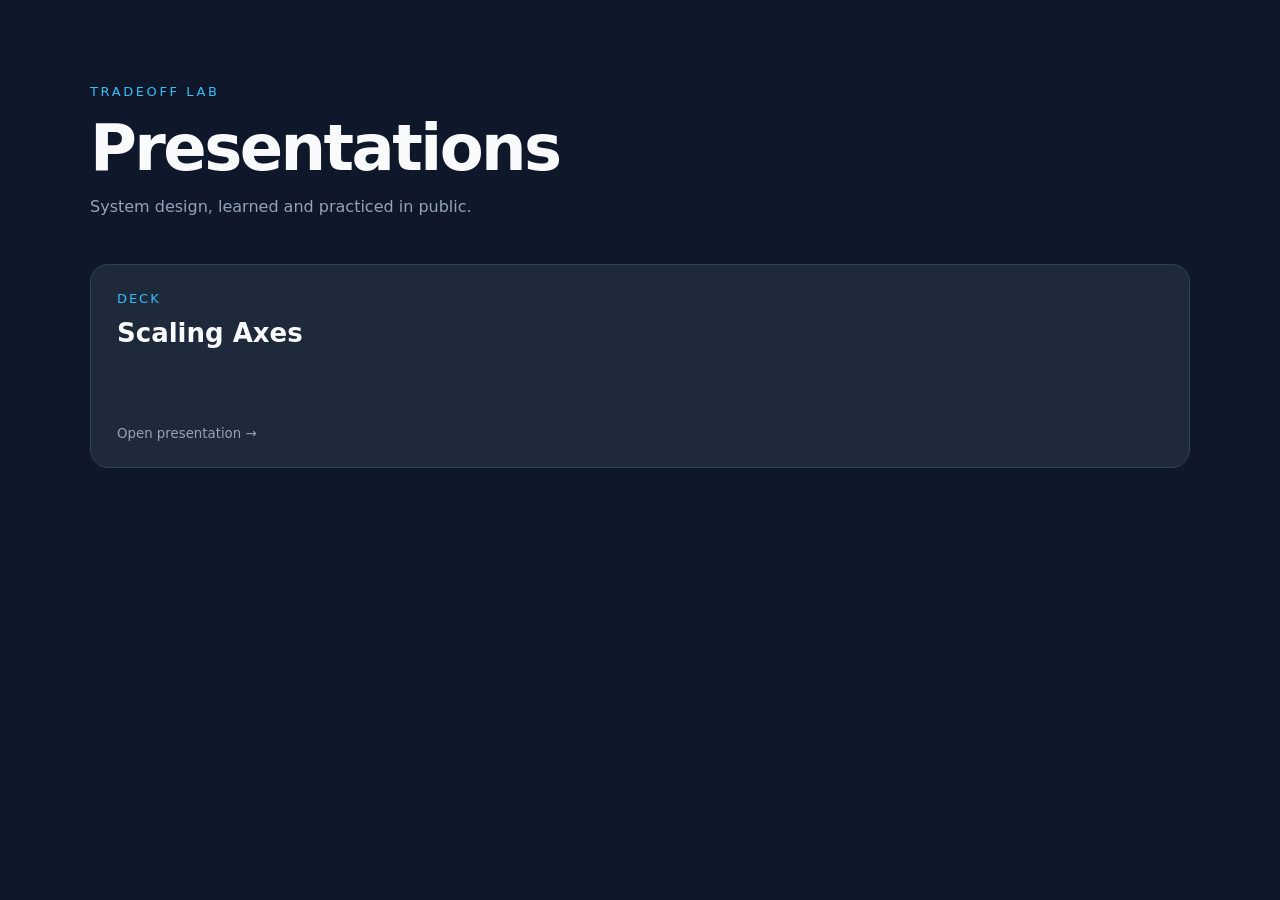
==== slides/index.html @ a7bcb0f9 "Publish Scaling Axes on Tradeoff Lab Pages Co-authored-by: Copilot <223556219+Copilot@users.noreply." ====
<!doctype html>
<html lang="en">
<head>
  <meta charset="utf-8">
  <meta name="viewport" content="width=device-width, initial-scale=1">
  <title>Presentations · Tradeoff Lab</title>
  <style>
    :root{color-scheme:dark;font-family:Inter,system-ui,sans-serif;background:#0F172A;color:#F8FAFC}
    body{max-width:1100px;margin:0 auto;padding:clamp(24px,7vw,84px)}
    h1{font-size:clamp(36px,6vw,64px);letter-spacing:-.04em;margin:12px 0}
    p{color:#94A3B8;margin:0 0 48px}
    .eyebrow{font-size:13px;letter-spacing:.2em;color:#38BDF8;text-transform:uppercase}
    .grid{display:grid;grid-template-columns:repeat(auto-fit,minmax(240px,1fr));gap:18px}
    .deck{display:flex;flex-direction:column;min-height:150px;gap:12px;padding:26px;border:1px solid #334155;border-radius:18px;background:#1E293B;color:inherit;text-decoration:none}
    .deck:hover,.deck:focus-visible{border-color:#38BDF8;outline:none}
    .deck span{color:#38BDF8;font-size:13px;text-transform:uppercase;letter-spacing:.15em}
    .deck strong{font-size:26px;line-height:1.2}
    .deck small{margin-top:auto;color:#94A3B8}
  </style>
</head>
<body>
  <div class="eyebrow">Tradeoff Lab</div>
  <h1>Presentations</h1>
  <p>System design, learned and practiced in public.</p>
  <main class="grid">
    <a class="deck" href="/slides/scaling-axes/"><span>Deck</span><strong>Scaling Axes</strong><small>Open presentation →</small></a>
  </main>
</body>
</html>
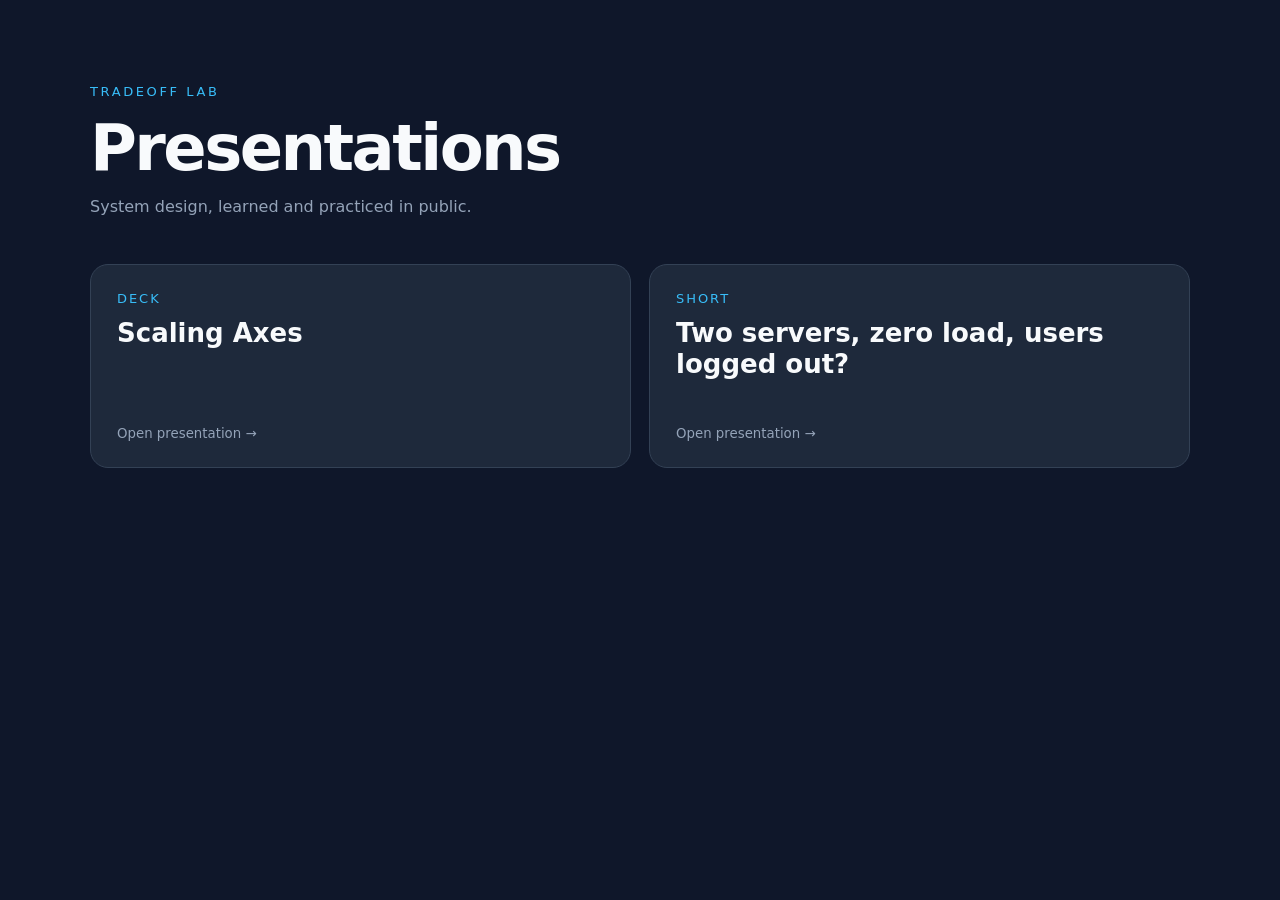
==== commit 3d00182f: "Publish Scaling Axes logout-bug Short Co-authored-by: Copilot <223556219+Copilot@users.noreply.githu" ====
--- a/slides/index.html
+++ b/slides/index.html
@@ -24,6 +24,7 @@
   <p>System design, learned and practiced in public.</p>
   <main class="grid">
     <a class="deck" href="/slides/scaling-axes/"><span>Deck</span><strong>Scaling Axes</strong><small>Open presentation →</small></a>
+      <a class="deck" href="/slides/shorts/scaling-axes-logout-bug/"><span>Short</span><strong>Two servers, zero load, users logged out?</strong><small>Open presentation →</small></a>
   </main>
 </body>
 </html>
